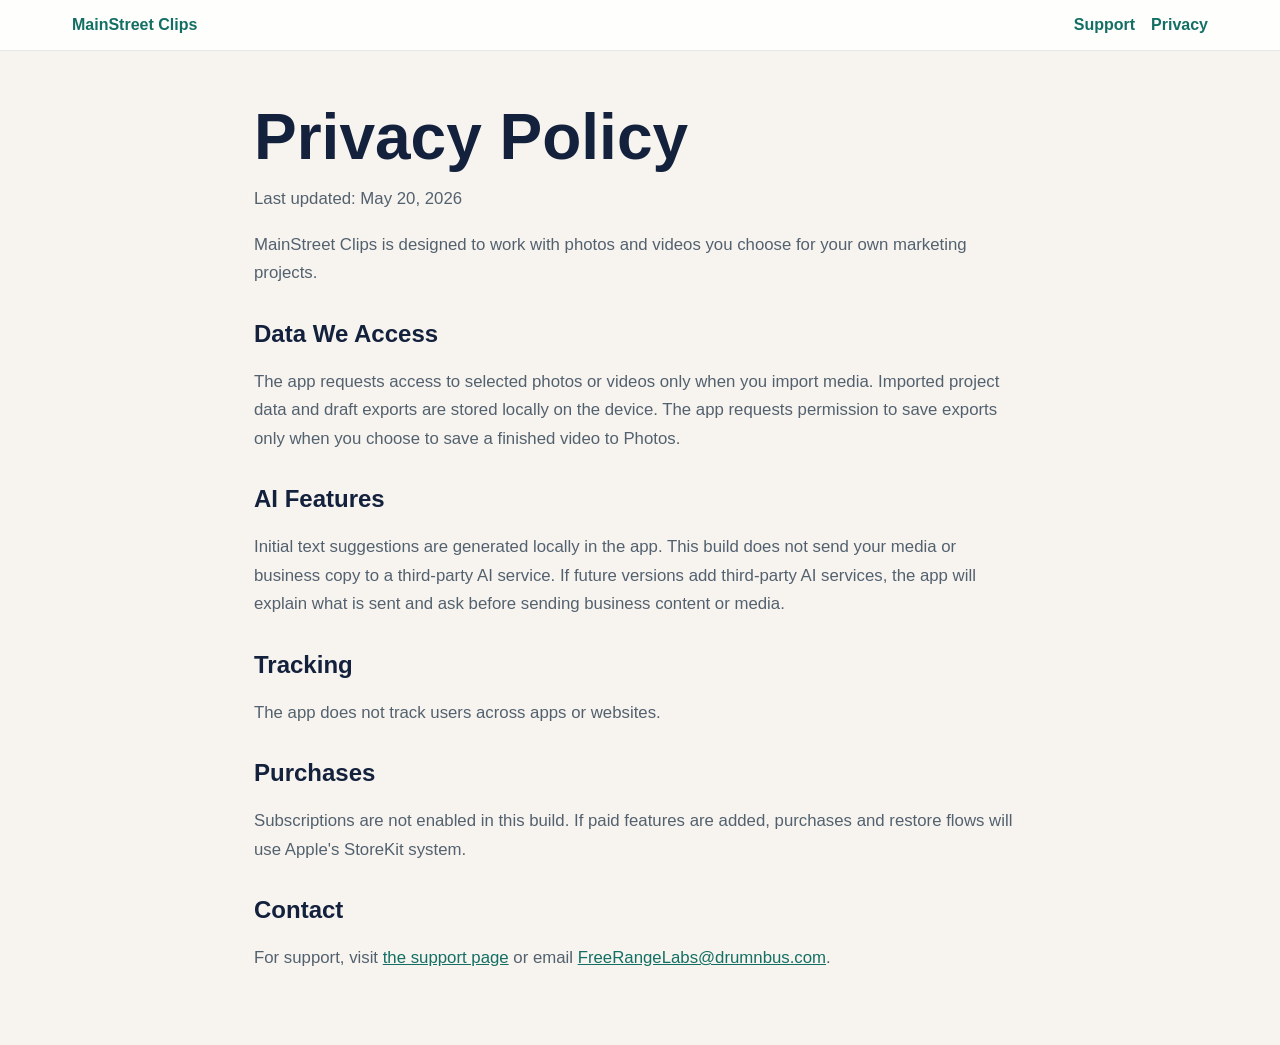
==== privacy.html @ 226aa48f "Publish MainStreet Clips public pages" ====
<!doctype html>
<html lang="en">
<head>
  <meta charset="utf-8">
  <meta name="viewport" content="width=device-width, initial-scale=1">
  <title>Privacy Policy | MainStreet Clips</title>
  <link rel="stylesheet" href="style.css">
</head>
<body>
  <nav class="site-nav" aria-label="Main navigation">
    <a href="index.html">MainStreet Clips</a>
    <span>
      <a href="support.html">Support</a>
      <a href="privacy.html" aria-current="page">Privacy</a>
    </span>
  </nav>
  <main class="content">
    <h1>Privacy Policy</h1>
    <p>Last updated: May 20, 2026</p>
    <p>MainStreet Clips is designed to work with photos and videos you choose for your own marketing projects.</p>
    <h2>Data We Access</h2>
    <p>The app requests access to selected photos or videos only when you import media. Imported project data and draft exports are stored locally on the device. The app requests permission to save exports only when you choose to save a finished video to Photos.</p>
    <h2>AI Features</h2>
    <p>Initial text suggestions are generated locally in the app. This build does not send your media or business copy to a third-party AI service. If future versions add third-party AI services, the app will explain what is sent and ask before sending business content or media.</p>
    <h2>Tracking</h2>
    <p>The app does not track users across apps or websites.</p>
    <h2>Purchases</h2>
    <p>Subscriptions are not enabled in this build. If paid features are added, purchases and restore flows will use Apple's StoreKit system.</p>
    <h2>Contact</h2>
    <p>For support, visit <a href="support.html">the support page</a> or email <a href="mailto:FreeRangeLabs@drumnbus.com">FreeRangeLabs@drumnbus.com</a>.</p>
  </main>
</body>
</html>
---- style.css ----
:root {
  color-scheme: light dark;
  --bg: #f7f4ef;
  --ink: #14213d;
  --muted: #53616f;
  --accent: #136f63;
  --card: #ffffff;
}

* {
  box-sizing: border-box;
}

body {
  margin: 0;
  font-family: -apple-system, BlinkMacSystemFont, "Segoe UI", sans-serif;
  background: var(--bg);
  color: var(--ink);
}

a {
  color: var(--accent);
}

.site-nav {
  position: sticky;
  top: 0;
  z-index: 10;
  display: flex;
  justify-content: space-between;
  gap: 16px;
  padding: 16px clamp(20px, 6vw, 72px);
  background: color-mix(in srgb, var(--card) 86%, transparent);
  backdrop-filter: blur(18px);
  border-bottom: 1px solid color-mix(in srgb, var(--ink) 10%, transparent);
}

.site-nav a {
  font-weight: 700;
  text-decoration: none;
}

.site-nav span {
  display: flex;
  gap: 16px;
}

.hero {
  min-height: 82vh;
  display: grid;
  align-content: center;
  gap: 18px;
  padding: 8vw;
  background:
    linear-gradient(rgba(20, 33, 61, 0.52), rgba(20, 33, 61, 0.38)),
    url("https://images.unsplash.com/photo-1497366754035-f200968a6e72?auto=format&fit=crop&w=1800&q=80") center / cover;
  color: white;
}

.eyebrow {
  margin: 0;
  text-transform: uppercase;
  letter-spacing: 0.08em;
  font-weight: 700;
}

h1 {
  margin: 0;
  font-size: clamp(3rem, 8vw, 6.5rem);
  line-height: 0.96;
}

.lede {
  max-width: 760px;
  margin: 0;
  font-size: clamp(1.2rem, 2.5vw, 2rem);
}

.actions {
  display: flex;
  flex-wrap: wrap;
  gap: 12px;
}

.actions a {
  display: inline-flex;
  align-items: center;
  min-height: 44px;
  padding: 0 18px;
  border-radius: 8px;
  background: white;
  color: var(--ink);
  text-decoration: none;
  font-weight: 700;
}

.button-link {
  display: inline-flex;
  align-items: center;
  min-height: 44px;
  padding: 0 18px;
  border-radius: 8px;
  background: var(--accent);
  color: white;
  text-decoration: none;
  font-weight: 700;
}

.button-link.secondary {
  background: var(--card);
  color: var(--ink);
  border: 1px solid color-mix(in srgb, var(--ink) 16%, transparent);
}

.support-actions {
  display: flex;
  flex-wrap: wrap;
  gap: 12px;
}

.text-link {
  font-weight: 700;
}

.content {
  max-width: 820px;
  margin: 0 auto;
  padding: 56px 24px;
}

.content h1 {
  font-size: clamp(2.5rem, 6vw, 4rem);
  color: var(--ink);
}

.content h2 {
  margin-top: 32px;
}

.content p,
.content li {
  color: var(--muted);
  font-size: 1.05rem;
  line-height: 1.7;
}

@media (max-width: 560px) {
  .site-nav,
  .site-nav span {
    align-items: flex-start;
    flex-direction: column;
  }
}
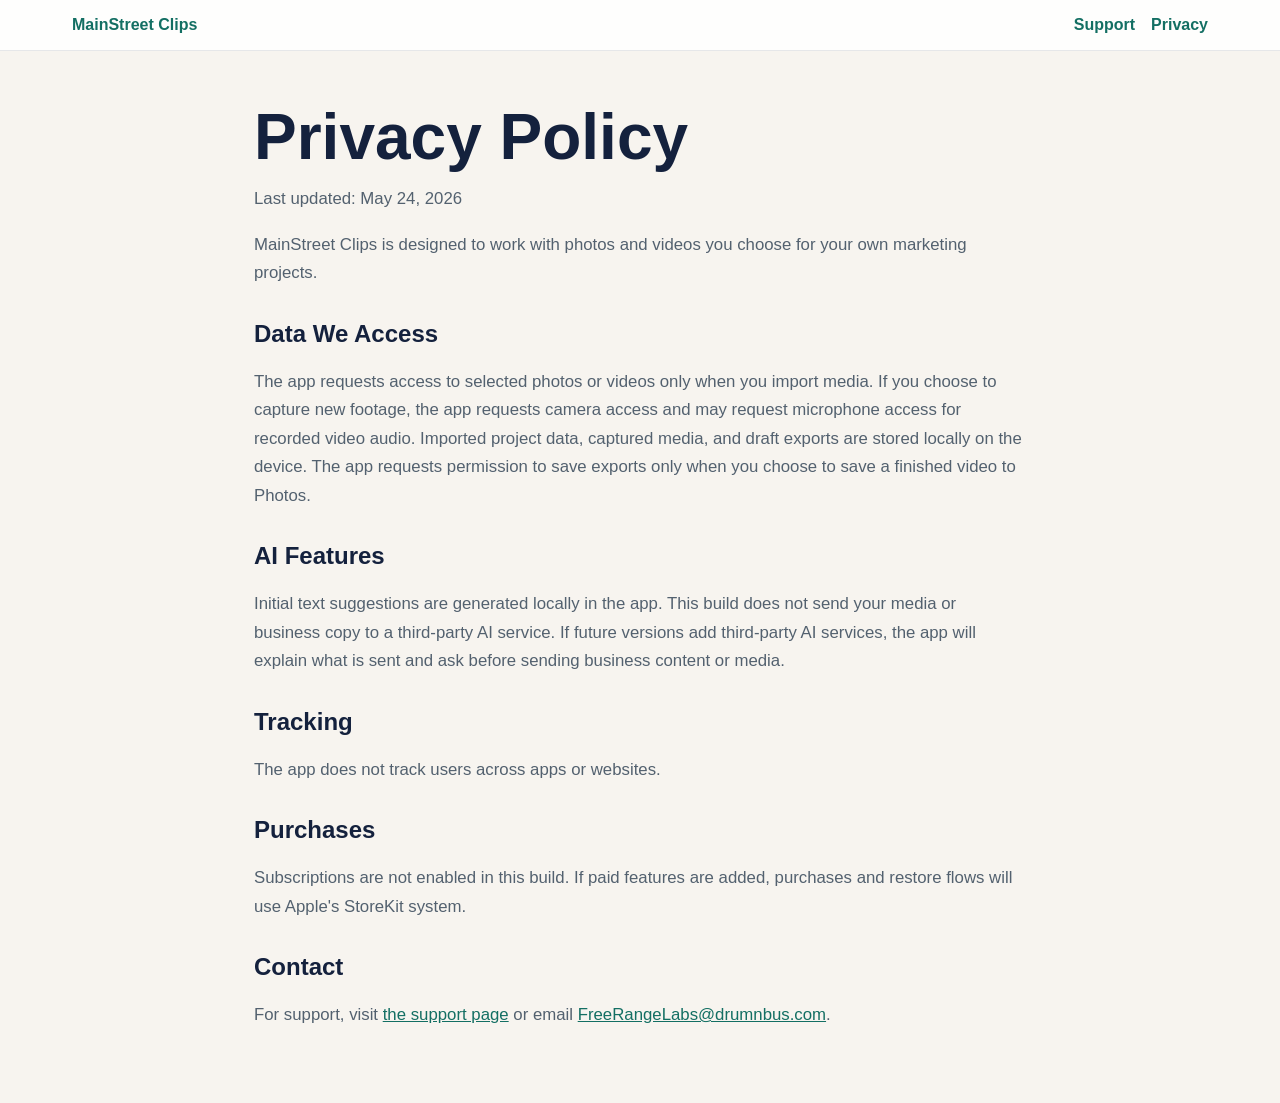
==== commit a2d3c6e2: "Update camera capture support and privacy copy" ====
--- a/privacy.html
+++ b/privacy.html
@@ -16,10 +16,10 @@
   </nav>
   <main class="content">
     <h1>Privacy Policy</h1>
-    <p>Last updated: May 20, 2026</p>
+    <p>Last updated: May 24, 2026</p>
     <p>MainStreet Clips is designed to work with photos and videos you choose for your own marketing projects.</p>
     <h2>Data We Access</h2>
-    <p>The app requests access to selected photos or videos only when you import media. Imported project data and draft exports are stored locally on the device. The app requests permission to save exports only when you choose to save a finished video to Photos.</p>
+    <p>The app requests access to selected photos or videos only when you import media. If you choose to capture new footage, the app requests camera access and may request microphone access for recorded video audio. Imported project data, captured media, and draft exports are stored locally on the device. The app requests permission to save exports only when you choose to save a finished video to Photos.</p>
     <h2>AI Features</h2>
     <p>Initial text suggestions are generated locally in the app. This build does not send your media or business copy to a third-party AI service. If future versions add third-party AI services, the app will explain what is sent and ask before sending business content or media.</p>
     <h2>Tracking</h2>
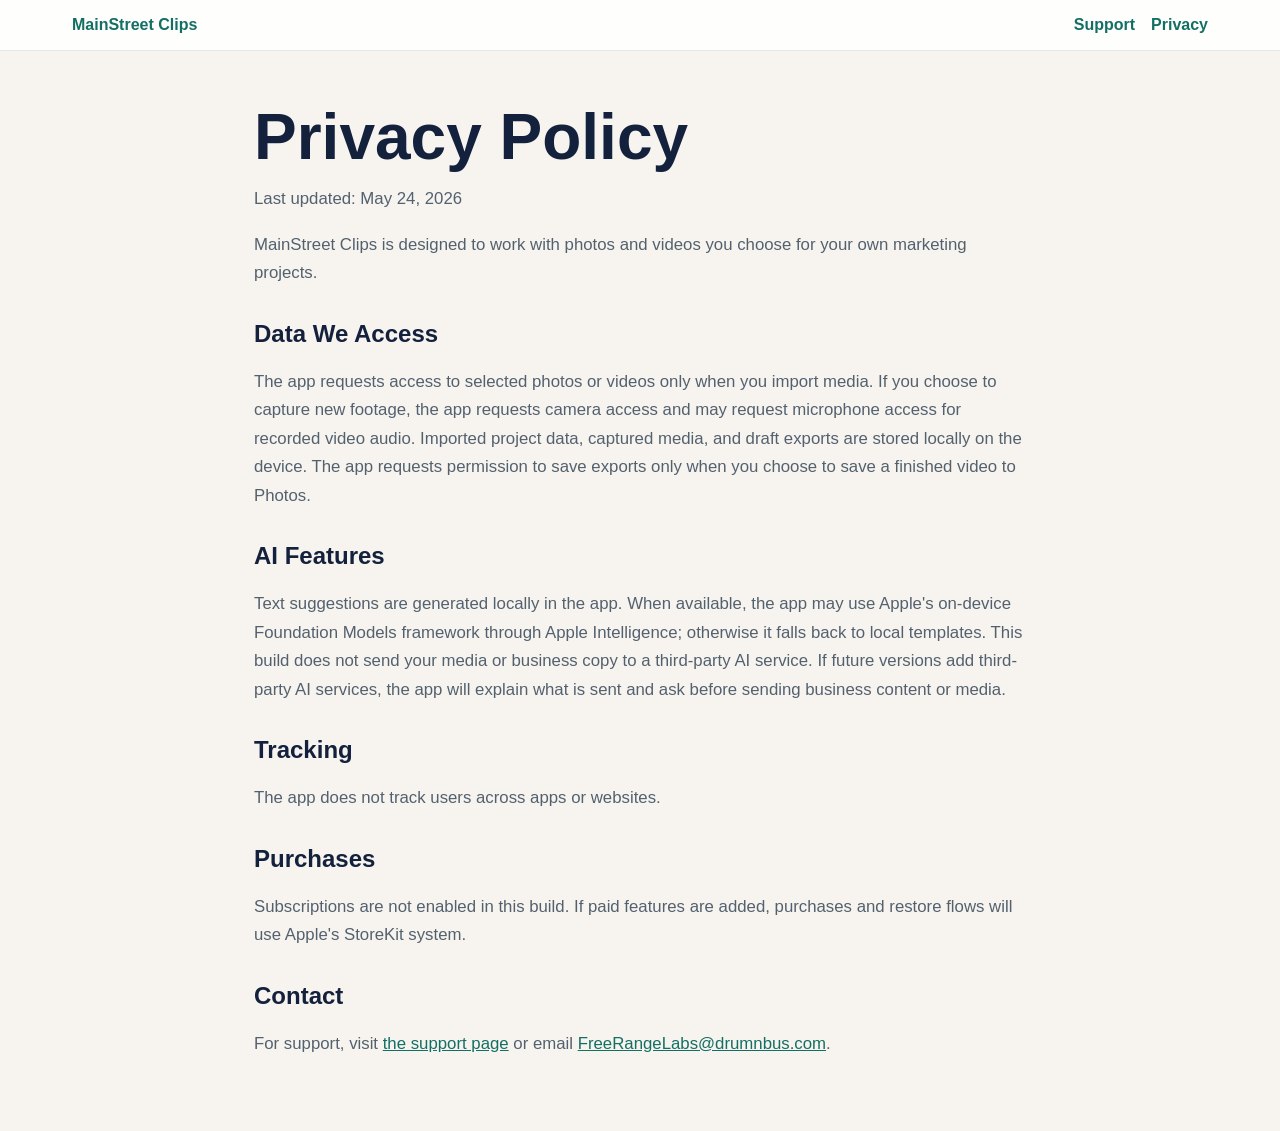
==== commit a00d506b: "Clarify on-device text suggestion privacy" ====
--- a/privacy.html
+++ b/privacy.html
@@ -21,7 +21,7 @@
     <h2>Data We Access</h2>
     <p>The app requests access to selected photos or videos only when you import media. If you choose to capture new footage, the app requests camera access and may request microphone access for recorded video audio. Imported project data, captured media, and draft exports are stored locally on the device. The app requests permission to save exports only when you choose to save a finished video to Photos.</p>
     <h2>AI Features</h2>
-    <p>Initial text suggestions are generated locally in the app. This build does not send your media or business copy to a third-party AI service. If future versions add third-party AI services, the app will explain what is sent and ask before sending business content or media.</p>
+    <p>Text suggestions are generated locally in the app. When available, the app may use Apple's on-device Foundation Models framework through Apple Intelligence; otherwise it falls back to local templates. This build does not send your media or business copy to a third-party AI service. If future versions add third-party AI services, the app will explain what is sent and ask before sending business content or media.</p>
     <h2>Tracking</h2>
     <p>The app does not track users across apps or websites.</p>
     <h2>Purchases</h2>
